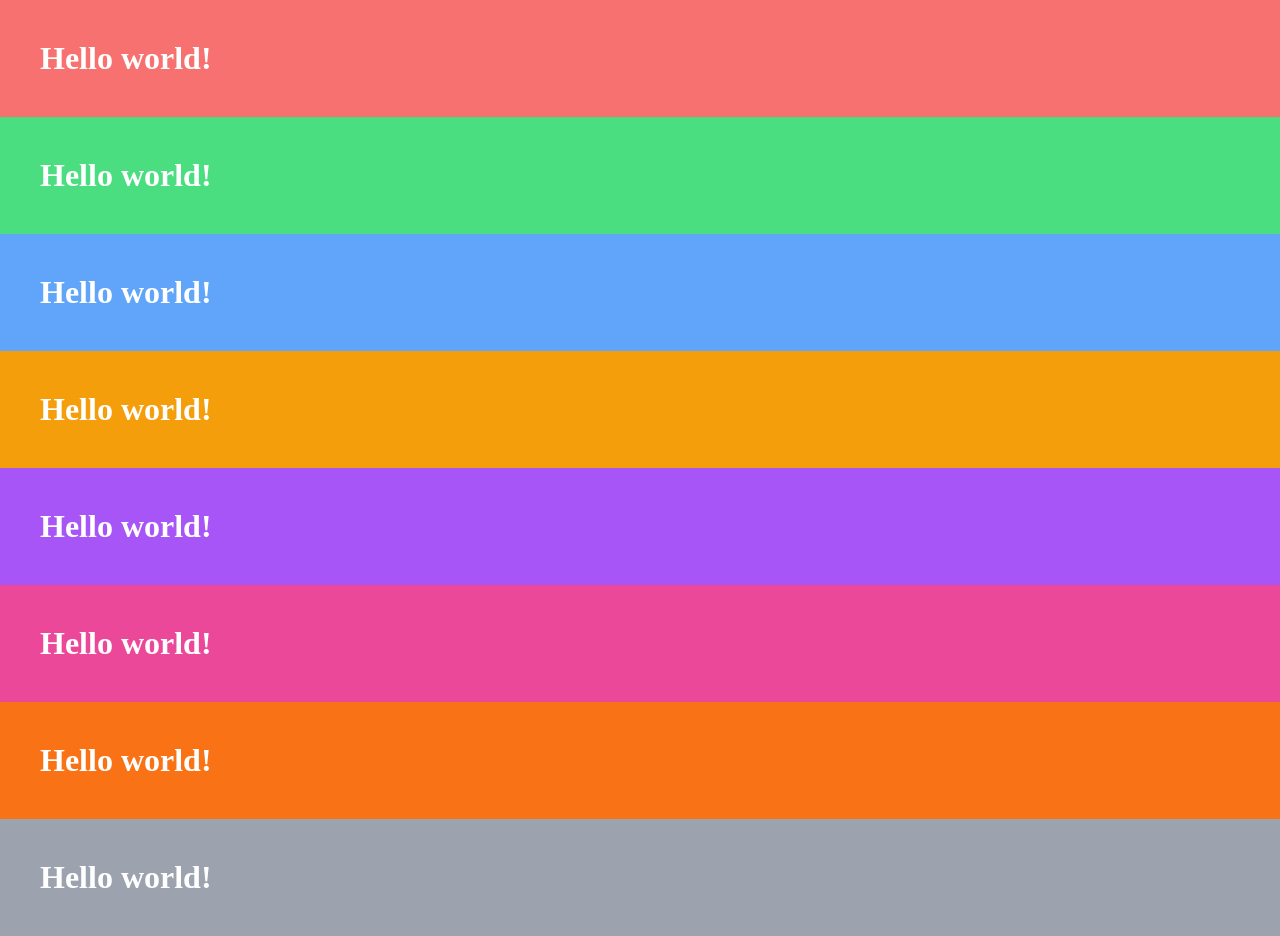
==== index.html @ c71b0843 "initial project" ====
<!DOCTYPE html>
<html lang="en">
<head>
    <meta charset="UTF-8">
    <meta name="viewport" content="width=device-width, initial-scale=1.0">
    <title>Chai Tailwind Demo Page</title>
    <script type="module" src="./chaitailwind/index.js"></script>
</head>
<body>
    <h1 class="chai-p-10 chai-bg-red-500 chai-text-white chai-rounded-lg">Hello world!</h1>
    <h1 class="chai-p-10 chai-bg-green-500 chai-text-white chai-rounded-lg">Hello world!</h1>
    <h1 class="chai-p-10 chai-bg-blue-500 chai-text-white chai-rounded-lg">Hello world!</h1>
    <h1 class="chai-p-10 chai-bg-yellow-500 chai-text-white chai-rounded-lg">Hello world!</h1>
    <h1 class="chai-p-10 chai-bg-purple-500 chai-text-white chai-rounded-lg">Hello world!</h1>
    <h1 class="chai-p-10 chai-bg-pink-500 chai-text-white chai-rounded-lg">Hello world!</h1>
    <h1 class="chai-p-10 chai-bg-orange-500 chai-text-white chai-rounded-lg">Hello world!</h1>
    <h1 class="chai-p-10 chai-bg-gray-500 chai-text-white chai-rounded-lg">Hello world!</h1>
    
</body>
</html>
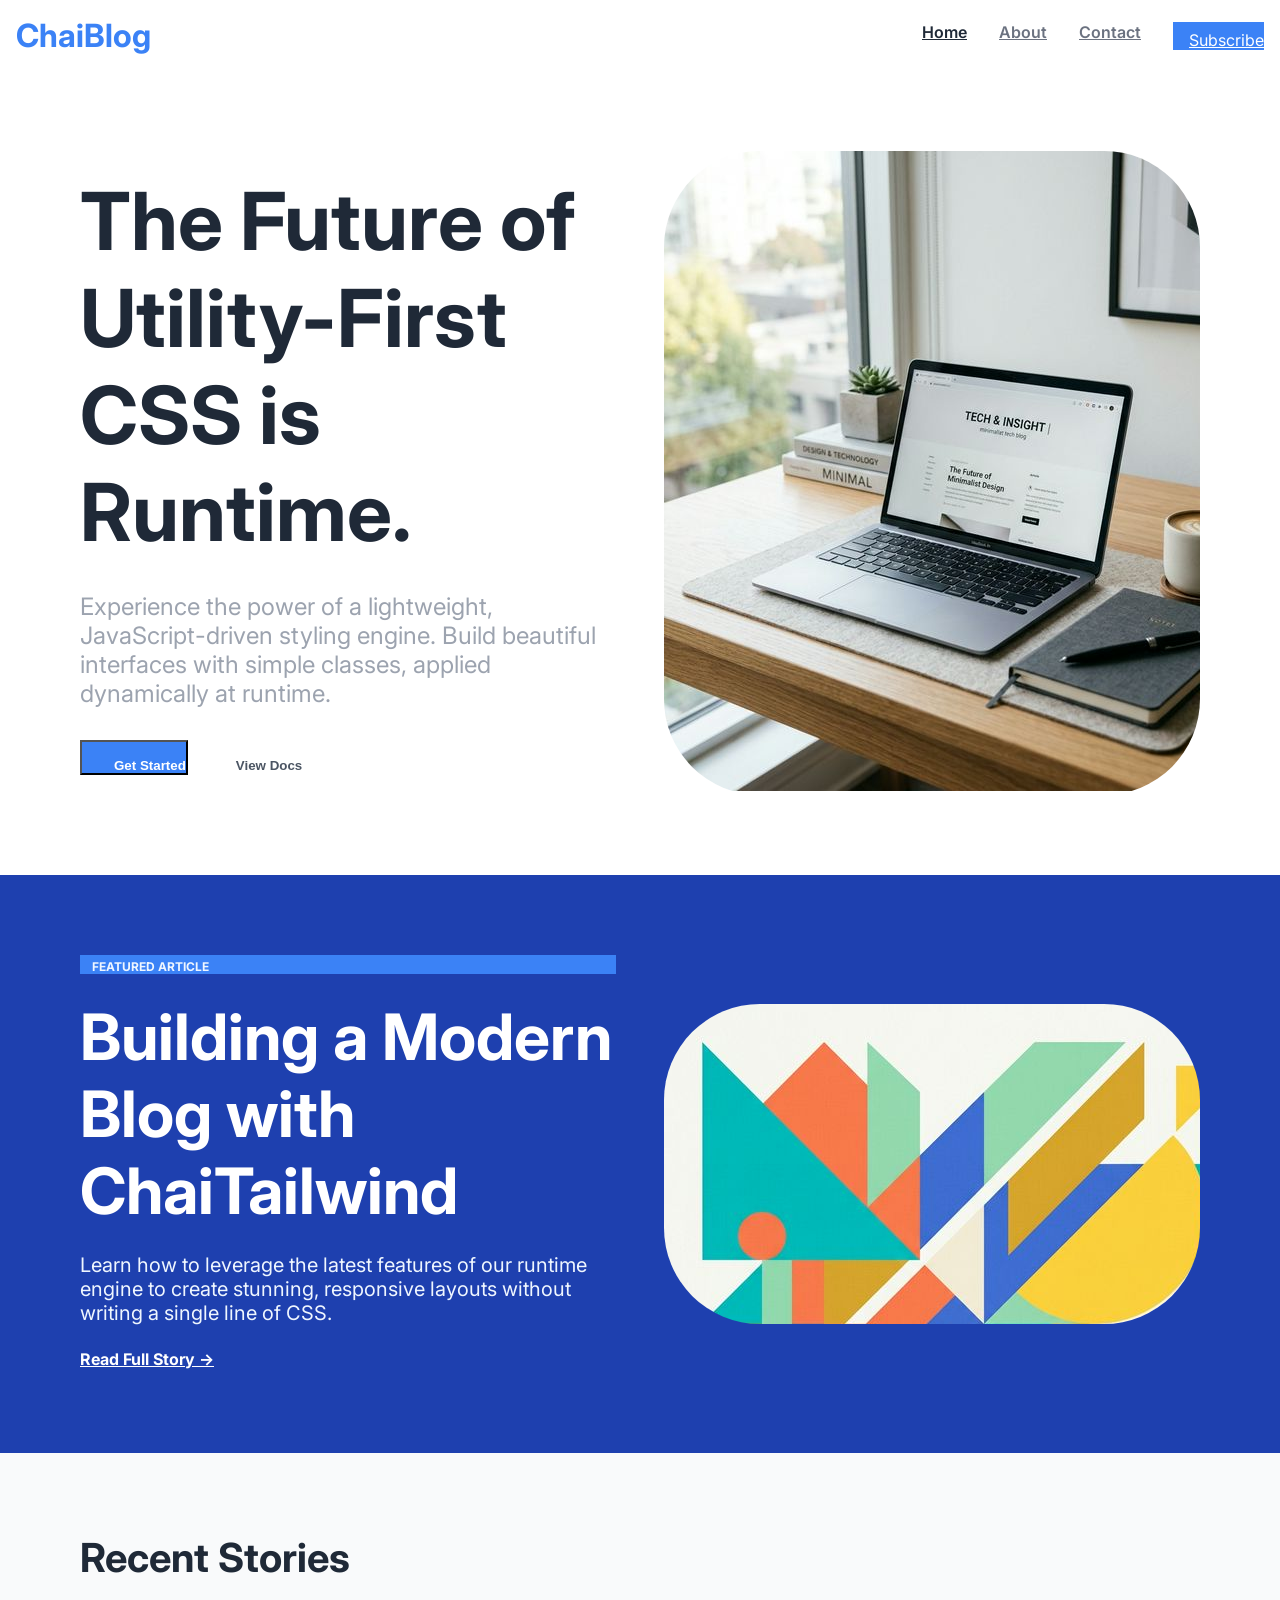
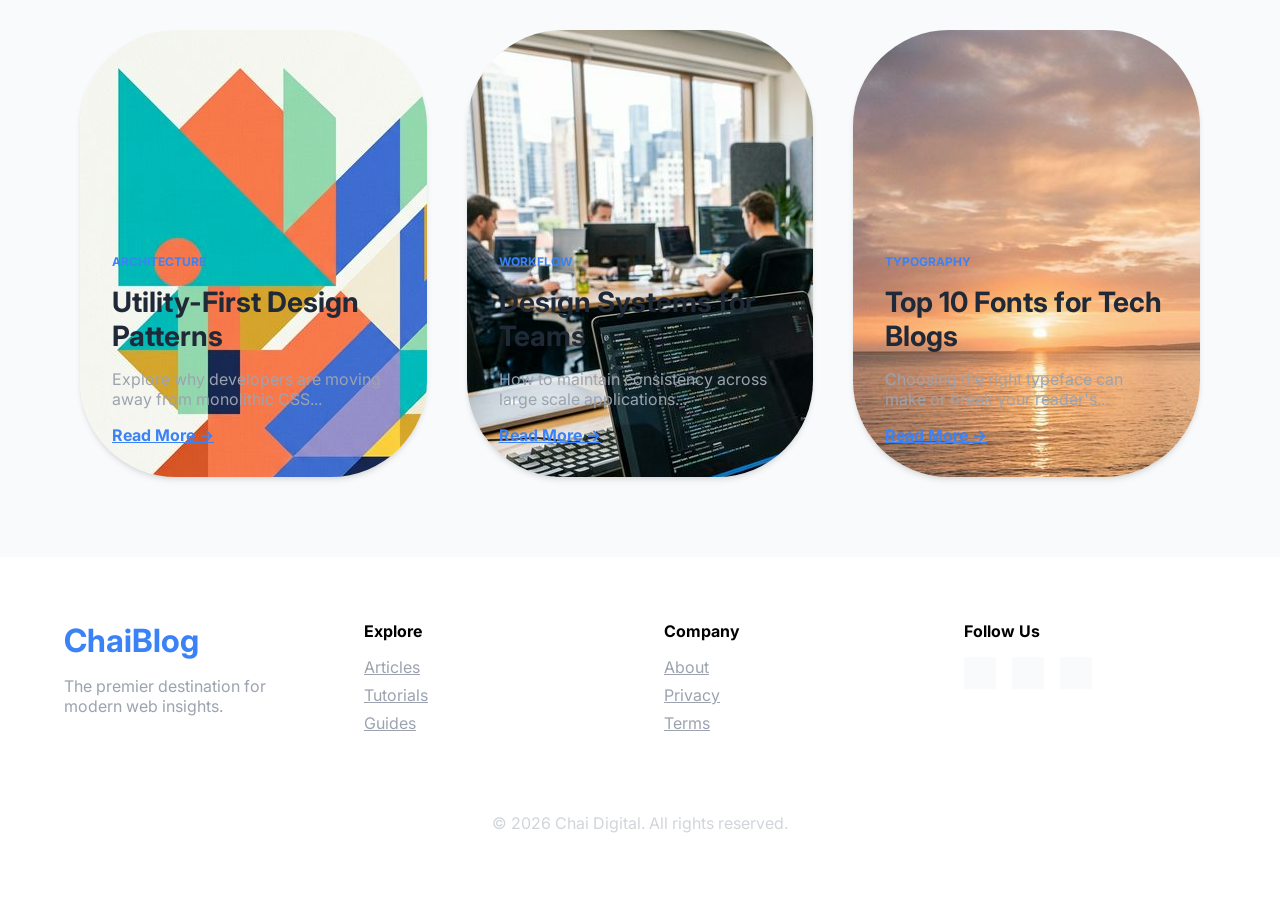
==== commit c03f2ee8: "changed file" ====
--- a/index.html
+++ b/index.html
@@ -3,18 +3,148 @@
 <head>
     <meta charset="UTF-8">
     <meta name="viewport" content="width=device-width, initial-scale=1.0">
-    <title>Chai Tailwind Demo Page</title>
+    <meta http-equiv="Content-Security-Policy" content="default-src * 'unsafe-inline' 'unsafe-eval'; img-src * data:; style-src * 'unsafe-inline'; script-src * 'unsafe-inline' 'unsafe-eval';">
+    <title>Chai Modern Blog</title>
     <script type="module" src="./chaitailwind/index.js"></script>
+    <style>
+        @import url('https://fonts.googleapis.com/css2?family=Inter:wght@400;600;700&display=swap');
+        body {
+            font-family: 'Inter', sans-serif;
+            background-color: #f9fafb;
+            margin: 0;
+        }
+    </style>
 </head>
-<body>
-    <h1 class="chai-p-10 chai-bg-red-500 chai-text-white chai-rounded-lg">Hello world!</h1>
-    <h1 class="chai-p-10 chai-bg-green-500 chai-text-white chai-rounded-lg">Hello world!</h1>
-    <h1 class="chai-p-10 chai-bg-blue-500 chai-text-white chai-rounded-lg">Hello world!</h1>
-    <h1 class="chai-p-10 chai-bg-yellow-500 chai-text-white chai-rounded-lg">Hello world!</h1>
-    <h1 class="chai-p-10 chai-bg-purple-500 chai-text-white chai-rounded-lg">Hello world!</h1>
-    <h1 class="chai-p-10 chai-bg-pink-500 chai-text-white chai-rounded-lg">Hello world!</h1>
-    <h1 class="chai-p-10 chai-bg-orange-500 chai-text-white chai-rounded-lg">Hello world!</h1>
-    <h1 class="chai-p-10 chai-bg-gray-500 chai-text-white chai-rounded-lg">Hello world!</h1>
-    
+<body class="chai-min-h-screen">
+    <!-- Navbar -->
+    <nav class="chai-bg-white chai-p-4 chai-shadow-sm">
+        <div class="chai-max-w-6xl chai-mx-auto chai-flex chai-justify-between chai-items-center">
+            <h1 class="chai-font-8 chai-text-blue-600 chai-font-bold">ChaiBlog</h1>
+            <div class="chai-flex chai-gap-8">
+                <a href="blog.html" class="chai-text-gray-900 chai-font-semibold">Home</a>
+                <a href="about.html" class="chai-text-gray-600 chai-font-semibold">About</a>
+                <a href="contact.html" class="chai-text-gray-600 chai-font-semibold">Contact</a>
+                <a href="#" class="chai-bg-blue-600 chai-text-white chai-px-4 chai-py-2 chai-rounded-lg chai-cursor-pointer chai-transition-all hover:chai-bg-blue-700">Subscribe</a>
+            </div>
+        </div>
+    </nav>
+
+    <!-- Hero Section -->
+    <header class="chai-p-10 md:chai-p-20 chai-bg-white">
+        <div class="chai-max-w-6xl chai-mx-auto chai-grid chai-grid-cols-1 md:chai-grid-cols-2 chai-items-center chai-gap-12">
+            <div class="chai-flex chai-direction-col chai-gap-8">
+                <h1 class="chai-font-14 md:chai-font-20 chai-text-gray-900 chai-font-bold">The Future of Utility-First CSS is Runtime.</h1>
+                <p class="chai-font-6 chai-text-gray-500 chai-max-w-lg">
+                    Experience the power of a lightweight, JavaScript-driven styling engine. Build beautiful interfaces with simple classes, applied dynamically at runtime.
+                </p>
+                <div class="chai-flex chai-gap-4">
+                    <button class="chai-bg-blue-600 chai-text-white chai-px-8 chai-py-4 chai-rounded-lg chai-font-bold chai-cursor-pointer chai-transition-all hover:chai-scale-105 hover:chai-bg-blue-700">Get Started</button>
+                    <button class="chai-bg-white chai-text-gray-700 chai-border-2 chai-border-gray-100 chai-px-8 chai-py-4 chai-rounded-lg chai-font-bold chai-cursor-pointer chai-transition-all hover:chai-bg-gray-50">View Docs</button>
+                </div>
+            </div>
+            <div class="chai-rounded-24 chai-overflow-hidden chai-shadow-2xl">
+                <img src="./assets/images/hero.png" class="chai-w-full chai-h-full chai-object-cover">
+            </div>
+        </div>
+    </header>
+
+    <!-- Featured Post -->
+    <section class="chai-bg-blue-900 chai-p-10 md:chai-p-20 chai-text-white">
+        <div class="chai-max-w-6xl chai-mx-auto">
+            <div class="chai-grid chai-grid-cols-1 md:chai-grid-cols-2 chai-gap-12 chai-items-center">
+                <div class="chai-flex chai-direction-col chai-gap-6">
+                    <span class="chai-bg-blue-600 chai-text-blue-100 chai-px-3 chai-py-1 chai-rounded-full chai-text-xs chai-font-bold chai-w-max">FEATURED ARTICLE</span>
+                    <h2 class="chai-font-12 md:chai-font-16 chai-font-bold">Building a Modern Blog with ChaiTailwind</h2>
+                    <p class="chai-font-5 chai-text-blue-100">Learn how to leverage the latest features of our runtime engine to create stunning, responsive layouts without writing a single line of CSS.</p>
+                    <a href="#" class="chai-text-white chai-font-bold chai-border-b-2 chai-border-blue-500 chai-pb-1 chai-w-max chai-transition-all hover:chai-border-white">Read Full Story →</a>
+                </div>
+                <div class="chai-h-80 chai-bg-blue-800 chai-rounded-24 chai-overflow-hidden">
+                     <img src="./assets/images/post1.png" class="chai-w-full chai-h-full chai-object-cover">
+                </div>
+            </div>
+        </div>
+    </section>
+
+    <!-- Recent Stories Grid -->
+    <main class="chai-p-10 md:chai-p-20 chai-max-w-6xl chai-mx-auto">
+        <h3 class="chai-font-10 chai-text-gray-900 chai-font-bold chai-mb-12">Recent Stories</h3>
+        <div class="chai-grid chai-grid-cols-1 md:chai-grid-cols-3 chai-gap-10">
+            <!-- Article 1 -->
+            <article class="chai-bg-white chai-rounded-24 chai-overflow-hidden chai-shadow-md chai-transition-all hover:chai-shadow-xl hover:chai-scale-102">
+                <div class="chai-h-48 chai-bg-gray-200">
+                    <img src="./assets/images/post1.png" class="chai-w-full chai-h-full chai-object-cover">
+                </div>
+                <div class="chai-p-8 chai-flex chai-direction-col chai-gap-4">
+                    <p class="chai-text-blue-600 chai-font-bold chai-text-xs">ARCHITECTURE</p>
+                    <h4 class="chai-font-7 chai-text-gray-900 chai-font-bold">Utility-First Design Patterns</h4>
+                    <p class="chai-text-gray-500 chai-font-4">Explore why developers are moving away from monolithic CSS... </p>
+                    <a href="#" class="chai-text-blue-600 chai-font-bold chai-transition-all hover:chai-text-blue-800">Read More →</a>
+                </div>
+            </article>
+
+            <!-- Article 2 -->
+            <article class="chai-bg-white chai-rounded-24 chai-overflow-hidden chai-shadow-md chai-transition-all hover:chai-shadow-xl hover:chai-scale-102">
+                <div class="chai-h-48 chai-bg-gray-200">
+                    <img src="./assets/images/post2.png" class="chai-w-full chai-h-full chai-object-cover">
+                </div>
+                <div class="chai-p-8 chai-flex chai-direction-col chai-gap-4">
+                    <p class="chai-text-blue-600 chai-font-bold chai-text-xs">WORKFLOW</p>
+                    <h4 class="chai-font-7 chai-text-gray-900 chai-font-bold">Design Systems for Teams</h4>
+                    <p class="chai-text-gray-500 chai-font-4">How to maintain consistency across large scale applications...</p>
+                    <a href="#" class="chai-text-blue-600 chai-font-bold chai-transition-all hover:chai-text-blue-800">Read More →</a>
+                </div>
+            </article>
+
+            <!-- Article 3 -->
+            <article class="chai-bg-white chai-rounded-24 chai-overflow-hidden chai-shadow-md chai-transition-all hover:chai-shadow-xl hover:chai-scale-102">
+                <div class="chai-h-48 chai-bg-gray-200">
+                    <img src="./assets/images/post3.png" class="chai-w-full chai-h-full chai-object-cover">
+                </div>
+                <div class="chai-p-8 chai-flex chai-direction-col chai-gap-4">
+                    <p class="chai-text-blue-600 chai-font-bold chai-text-xs">TYPOGRAPHY</p>
+                    <h4 class="chai-font-7 chai-text-gray-900 chai-font-bold">Top 10 Fonts for Tech Blogs</h4>
+                    <p class="chai-text-gray-500 chai-font-4">Choosing the right typeface can make or break your reader's...</p>
+                    <a href="#" class="chai-text-blue-600 chai-font-bold chai-transition-all hover:chai-text-blue-800">Read More →</a>
+                </div>
+            </article>
+        </div>
+    </main>
+
+    <!-- Footer -->
+    <footer class="chai-bg-white chai-p-16 chai-border-t-2 chai-border-gray-100">
+        <div class="chai-max-w-6xl chai-mx-auto chai-grid chai-grid-cols-2 md:chai-grid-cols-4 chai-gap-12">
+            <div class="chai-col-span-1 md:chai-col-span-1">
+                <h3 class="chai-font-8 chai-text-blue-600 chai-font-bold chai-mb-4">ChaiBlog</h3>
+                <p class="chai-text-gray-500">The premier destination for modern web insights.</p>
+            </div>
+            <div>
+                <h4 class="chai-font-bold chai-mb-4">Explore</h4>
+                <div class="chai-flex chai-direction-col chai-gap-2">
+                    <a href="blog.html" class="chai-text-gray-500">Articles</a>
+                    <a href="#" class="chai-text-gray-500">Tutorials</a>
+                    <a href="#" class="chai-text-gray-500">Guides</a>
+                </div>
+            </div>
+            <div>
+                <h4 class="chai-font-bold chai-mb-4">Company</h4>
+                <div class="chai-flex chai-direction-col chai-gap-2">
+                    <a href="about.html" class="chai-text-gray-500">About</a>
+                    <a href="#" class="chai-text-gray-500">Privacy</a>
+                    <a href="#" class="chai-text-gray-500">Terms</a>
+                </div>
+            </div>
+            <div>
+                <h4 class="chai-font-bold chai-mb-4">Follow Us</h4>
+                <div class="chai-flex chai-gap-4">
+                    <span class="chai-w-8 chai-h-8 chai-bg-gray-100 chai-rounded-full"></span>
+                    <span class="chai-w-8 chai-h-8 chai-bg-gray-100 chai-rounded-full"></span>
+                    <span class="chai-w-8 chai-h-8 chai-bg-gray-100 chai-rounded-full"></span>
+                </div>
+            </div>
+        </div>
+        <div class="chai-max-w-6xl chai-mx-auto chai-mt-12 chai-pt-8 chai-border-t-2 chai-border-gray-50 chai-text-gray-400 chai-align-center">
+            © 2026 Chai Digital. All rights reserved.
+        </div>
+    </footer>
 </body>
-</html>+</html>
